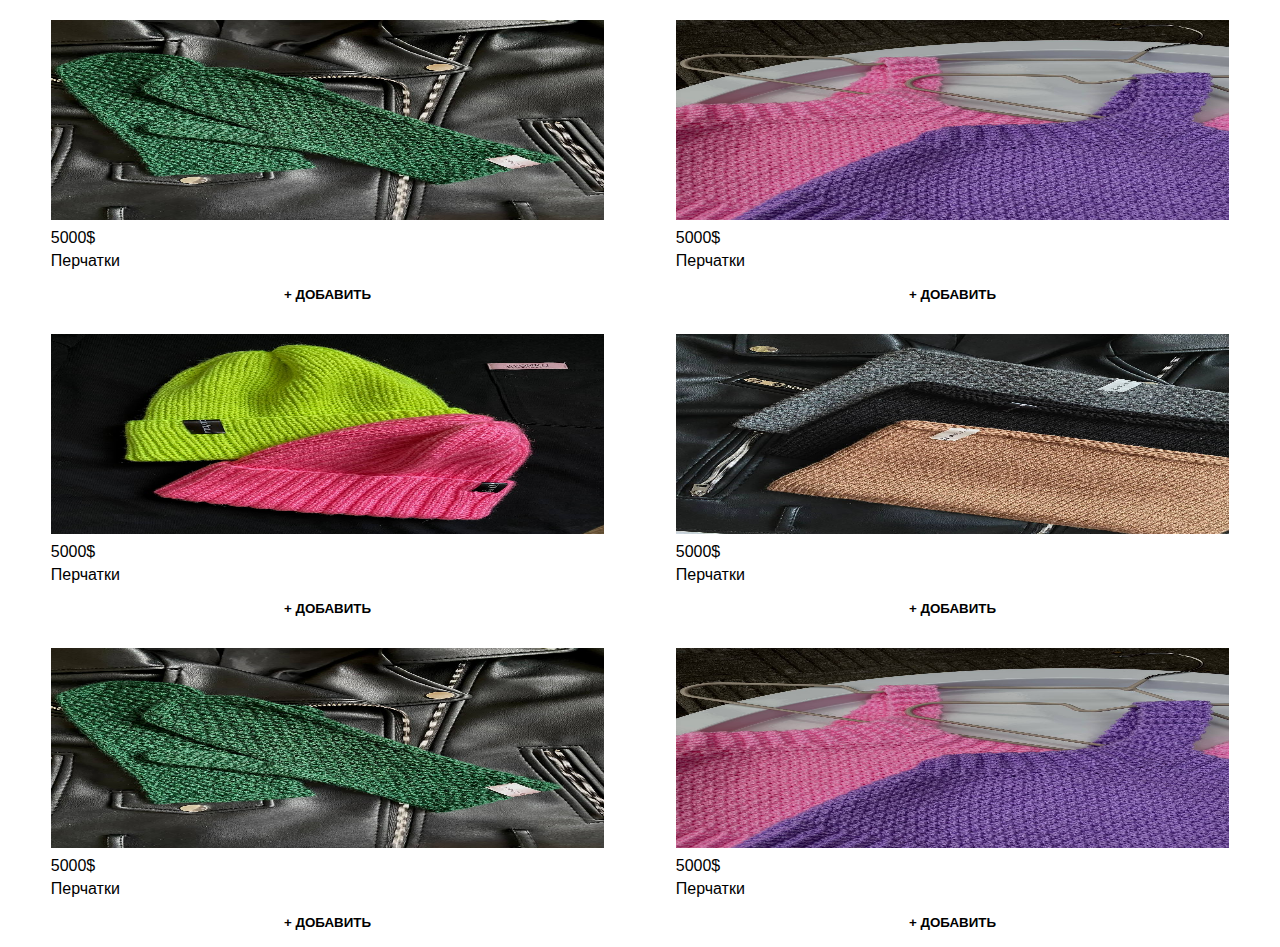
==== index.html @ dc0f5f2f "Update index.html" ====
<!DOCTYPE html>
<html>
<head>
  <meta charset="UTF-8">
	<meta name="viewport" content="width=device-width, initial-scale=1.0">
  	<title>Mnaynamna</title>
  	<link rel="stylesheet" href="style.css">
</head>
<body>
  <div class="container">
		<div class="inner">
			<div class="item">
				<img src="/img/перчатки.jpg" alt="" class="img">
        <p class="price">5000$</p>
        <p class="name_item">Перчатки</p>
				<button class="btn" id="btn1" data-id="1">+ Добавить</button>
			</div>
			<div class="item">
				<img src="/img/топ.jpg" alt="" class="img">
        <p class="price">5000$</p>
        <p class="name_item">Перчатки</p>
				<button class="btn" id="btn2">+ Добавить</button>
			</div>
			<div class="item">
				<img src="/img/шапки.jpg" alt="" class="img">
        <p class="price">5000$</p>
        <p class="name_item">Перчатки</p>
				<button class="btn" id="btn3">+ Добавить</button>
			</div>
			<div class="item">
				<img src="/img/шарфы.jpg" alt="" class="img">
        <p class="price">5000$</p>
        <p class="name_item">Перчатки</p>
				<button class="btn" id="btn4">+ Добавить</button>
			</div>
			<div class="item">
				<img src="/img/перчатки.jpg" alt="" class="img">
        <p class="price">5000$</p>
        <p class="name_item">Перчатки</p>
				<button class="btn" id="btn5">+ Добавить</button>
			</div>
			<div class="item">
				<img src="/img/топ.jpg" alt="" class="img">
        <p class="price">5000$</p>
        <p class="name_item">Перчатки</p>
				<button class="btn" id="btn6">+ Добавить</button>
			</div>
		</div>
	</div>
	<div class="usercard" id="usercard">
		
	</div>
	<script>
		function setThemePreference() {
		  const isDarkMode = localStorage.getItem('isDarkMode') === 'true';
		  document.body.setAttribute('data-theme', isDarkMode ? 'dark' : 'light');
		}
  
		function toggleTheme() {
		  const isDarkMode = localStorage.getItem('isDarkMode') === 'true';
		  localStorage.setItem('isDarkMode', !isDarkMode);
		  setThemePreference();
		}
  
		setThemePreference();
	  </script>
	<script src="https://telegram.org/js/telegram-web-app.js"></script>
	<script src="app.js"></script>
	  
  
</body>
</html>
---- style.css ----
html{
    height: 100%;
}
body {
    background-color: var(--bg-color);
    color: var(--btn-border-color);
    font-family: Arial, sans-serif;
    height: 100%;
    margin: 0;
padding: 0 10px;
}
.container {
	width: 100%;
  	padding: 0 10px;
    padding-top: 10px;
    box-sizing: border-box;
}

.inner {
	display: grid;
	grid-template-columns: 1fr 1fr;
	justify-items: center;
	grid-gap: 5px 10px;
}

.img {
	width: 100%;
  height: 200px;
}

.item {
text-align: center;
  padding: 10px;
  width: 90%;
  border: 1px solid var(--border-color);
  border-radius: 5px;
}

.price{
  text-align: left;
  margin: 0;
  padding-top: 5px;
}

.name_item{
  text-align: left;
  margin: 0;
  padding-top: 5px;
}
.btn {
  margin-top: 10px;
	display: inline-block;
	padding: 7px 0;
	background: var(--btn-border-color);
	border-radius: 5px;
	color: var(--bg-color);
	text-transform: uppercase;
	font-weight: 700;
  box-shadow: var(--shadow);
  border: 1px solid var(--btn-border-color);
  width: 100%;

	transition: background .2s linear;
}

.btn:hover {
	background: var(--bg-color);
  color: var(--btn-border-color);
}

.usercard {
	text-align: center;
}
/* body[data-theme="dark"] {
	background-color: #1a1a1a;
	color: white;
}

body[data-theme="light"] {
        background-color: white;
        color: black;
} */
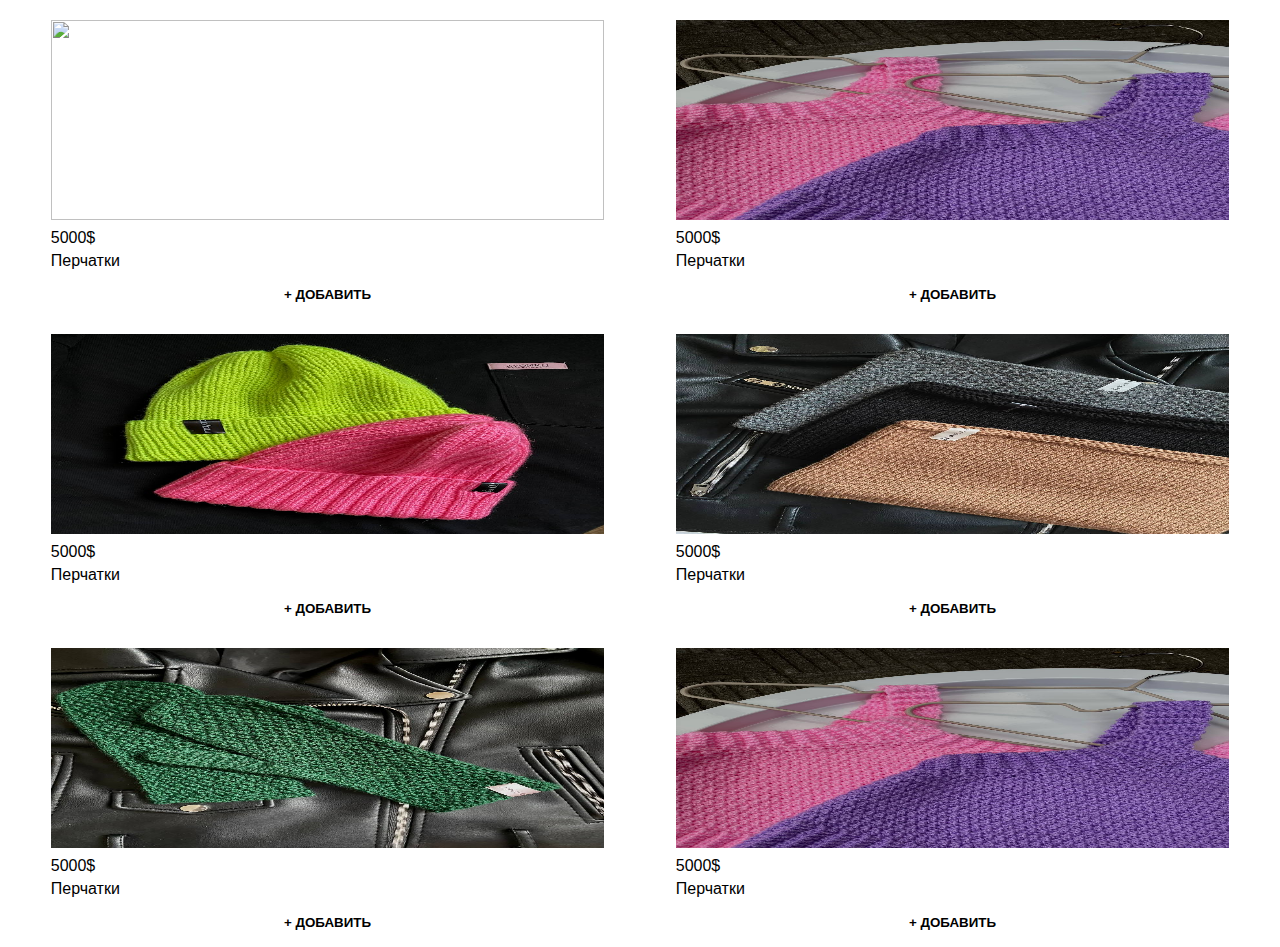
==== commit a4874801: "Update index.html" ====
--- a/index.html
+++ b/index.html
@@ -10,7 +10,7 @@
   <div class="container">
 		<div class="inner">
 			<div class="item">
-				<img src="/img/перчатки.jpg" alt="" class="img">
+				<img src=".../img/перчатки.jpg" alt="" class="img">
         <p class="price">5000$</p>
         <p class="name_item">Перчатки</p>
 				<button class="btn" id="btn1" data-id="1">+ Добавить</button>
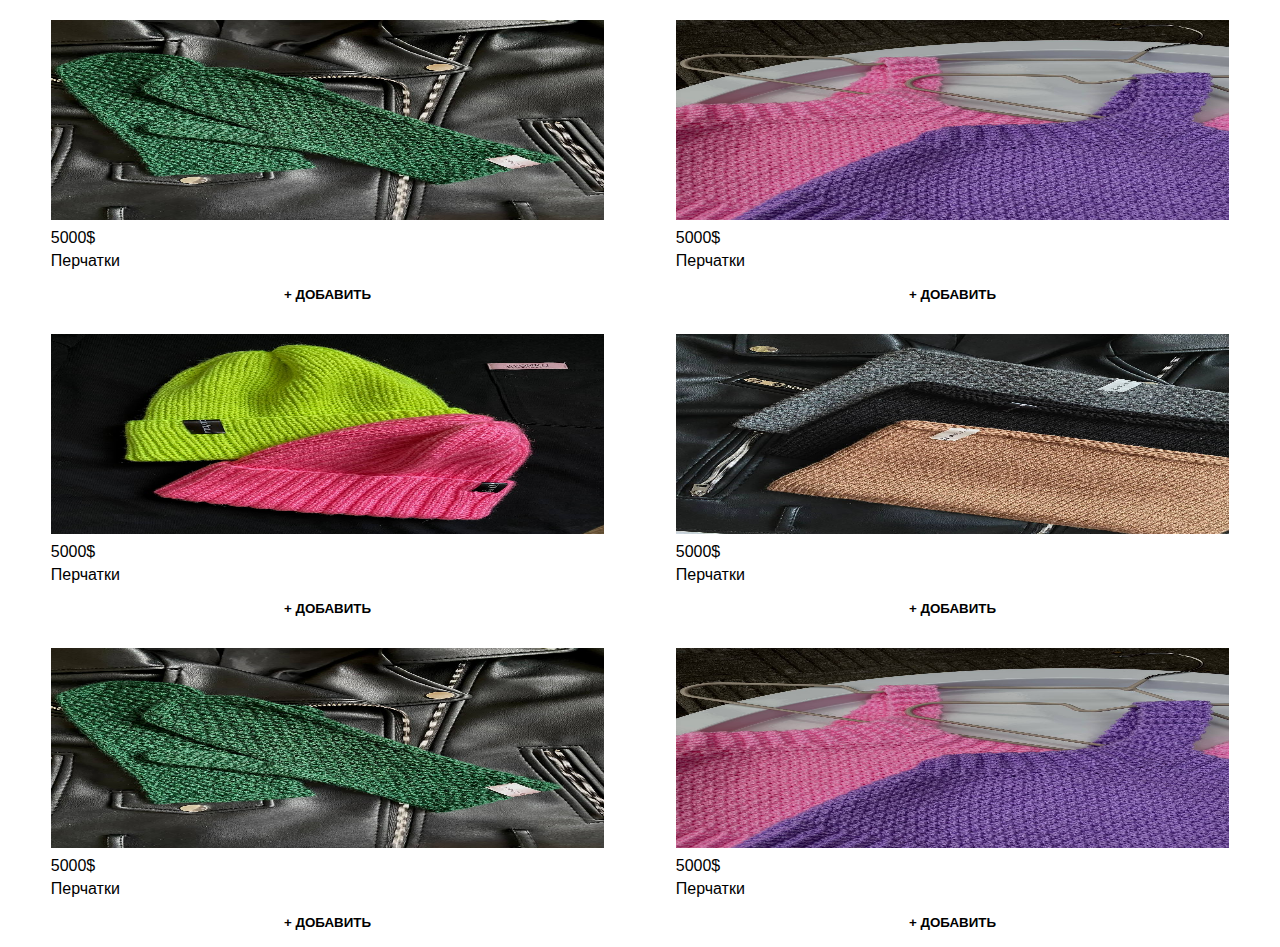
==== commit ad37f4f1: "Update index.html" ====
--- a/index.html
+++ b/index.html
@@ -10,7 +10,7 @@
   <div class="container">
 		<div class="inner">
 			<div class="item">
-				<img src=".../img/перчатки.jpg" alt="" class="img">
+				<img src="./img/перчатки.jpg" alt="" class="img">
         <p class="price">5000$</p>
         <p class="name_item">Перчатки</p>
 				<button class="btn" id="btn1" data-id="1">+ Добавить</button>
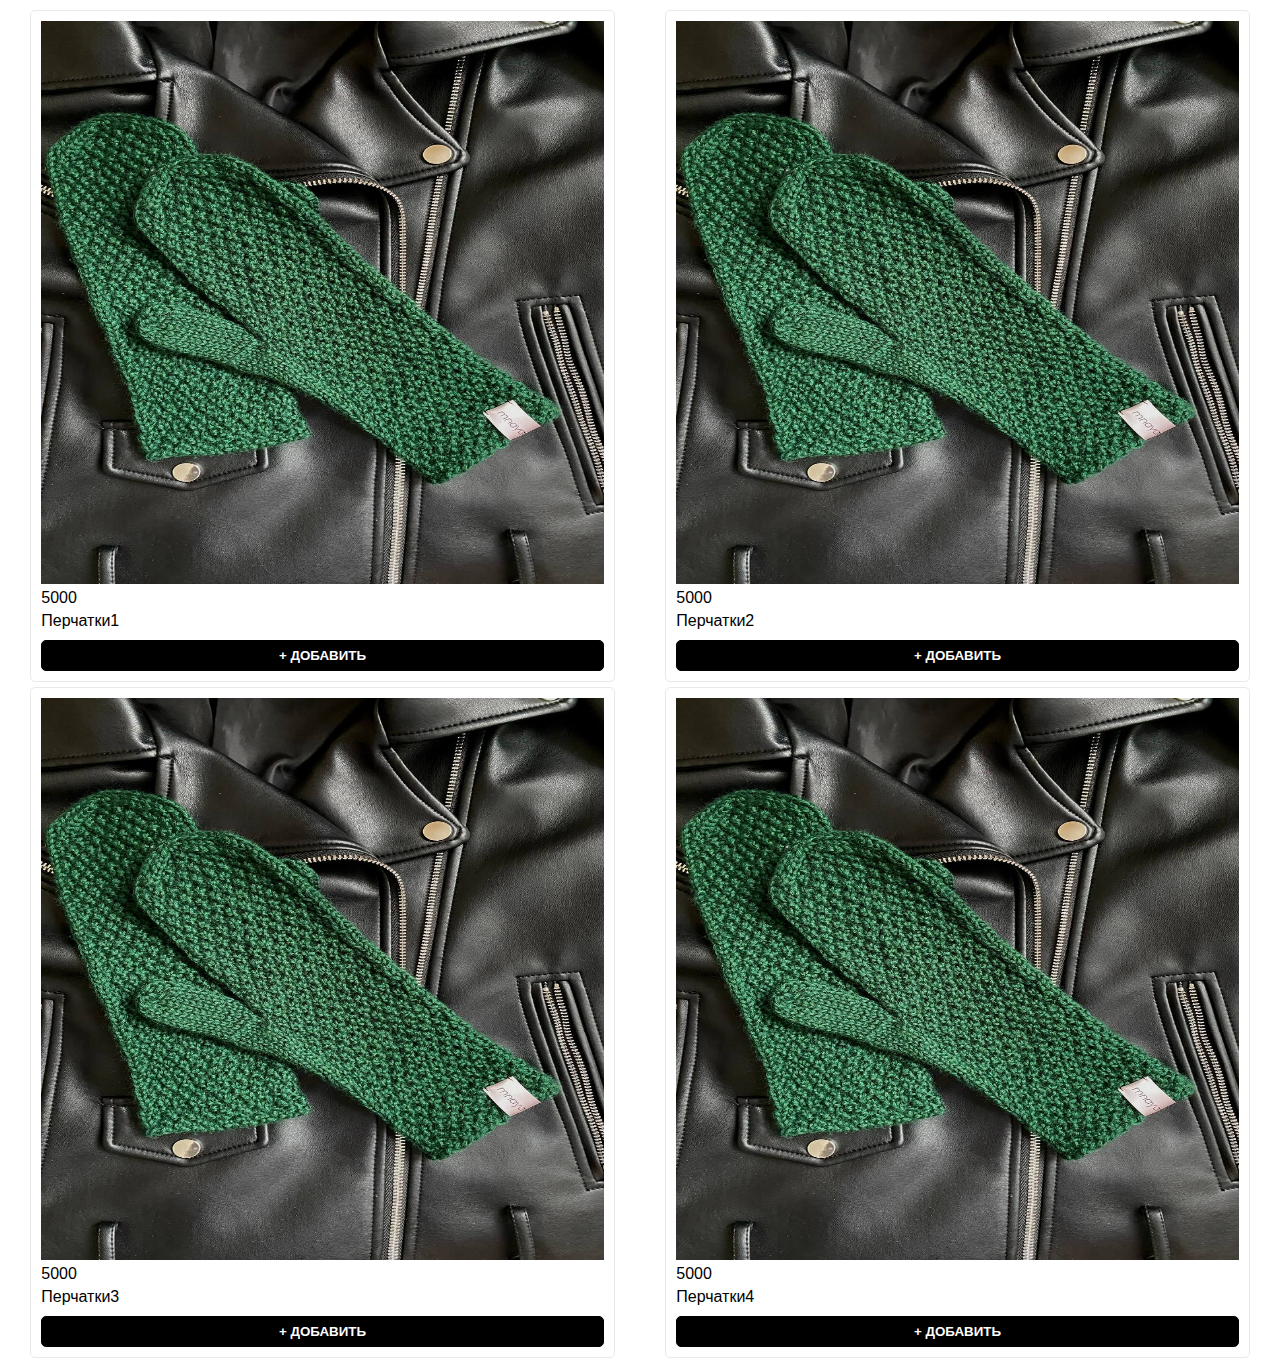
==== commit fa1674dc: "change" ====
--- a/index.html
+++ b/index.html
@@ -1,72 +1,15 @@
-<!DOCTYPE html>
-<html>
-<head>
-  <meta charset="UTF-8">
-	<meta name="viewport" content="width=device-width, initial-scale=1.0">
-  	<title>Mnaynamna</title>
-  	<link rel="stylesheet" href="style.css">
-</head>
-<body>
-  <div class="container">
-		<div class="inner">
-			<div class="item">
-				<img src="./img/перчатки.jpg" alt="" class="img">
-        <p class="price">5000$</p>
-        <p class="name_item">Перчатки</p>
-				<button class="btn" id="btn1" data-id="1">+ Добавить</button>
-			</div>
-			<div class="item">
-				<img src="/img/топ.jpg" alt="" class="img">
-        <p class="price">5000$</p>
-        <p class="name_item">Перчатки</p>
-				<button class="btn" id="btn2">+ Добавить</button>
-			</div>
-			<div class="item">
-				<img src="/img/шапки.jpg" alt="" class="img">
-        <p class="price">5000$</p>
-        <p class="name_item">Перчатки</p>
-				<button class="btn" id="btn3">+ Добавить</button>
-			</div>
-			<div class="item">
-				<img src="/img/шарфы.jpg" alt="" class="img">
-        <p class="price">5000$</p>
-        <p class="name_item">Перчатки</p>
-				<button class="btn" id="btn4">+ Добавить</button>
-			</div>
-			<div class="item">
-				<img src="/img/перчатки.jpg" alt="" class="img">
-        <p class="price">5000$</p>
-        <p class="name_item">Перчатки</p>
-				<button class="btn" id="btn5">+ Добавить</button>
-			</div>
-			<div class="item">
-				<img src="/img/топ.jpg" alt="" class="img">
-        <p class="price">5000$</p>
-        <p class="name_item">Перчатки</p>
-				<button class="btn" id="btn6">+ Добавить</button>
-			</div>
-		</div>
-	</div>
-	<div class="usercard" id="usercard">
-		
-	</div>
-	<script>
-		function setThemePreference() {
-		  const isDarkMode = localStorage.getItem('isDarkMode') === 'true';
-		  document.body.setAttribute('data-theme', isDarkMode ? 'dark' : 'light');
-		}
-  
-		function toggleTheme() {
-		  const isDarkMode = localStorage.getItem('isDarkMode') === 'true';
-		  localStorage.setItem('isDarkMode', !isDarkMode);
-		  setThemePreference();
-		}
-  
-		setThemePreference();
-	  </script>
-	<script src="https://telegram.org/js/telegram-web-app.js"></script>
-	<script src="app.js"></script>
-	  
-  
-</body>
-</html>
+<!DOCTYPE html>
+<html>
+<head>
+  <meta charset="UTF-8">
+	<meta name="viewport" content="width=device-width, initial-scale=1.0">
+  <title>Mnaynamna</title>
+  <link rel="stylesheet" href="style.css">
+  <link rel="stylesheet" href="./components/light/light.css" media="(prefers-color-scheme: light)">
+  <link rel="stylesheet" href="./components/dark/dark.css" media="(prefers-color-scheme: dark)">
+</head>
+<body class="app">
+</body>
+<script src="https://telegram.org/js/telegram-web-app.js"></script>
+<script src="main.js" type="module"></script>
+</html>--- a/style.css
+++ b/style.css
@@ -1,82 +1,19 @@
-html{
-    height: 100%;
-}
-body {
-    background-color: var(--bg-color);
-    color: var(--btn-border-color);
-    font-family: Arial, sans-serif;
-    height: 100%;
-    margin: 0;
-padding: 0 10px;
-}
-.container {
-	width: 100%;
-  	padding: 0 10px;
-    padding-top: 10px;
-    box-sizing: border-box;
-}
-
-.inner {
-	display: grid;
-	grid-template-columns: 1fr 1fr;
-	justify-items: center;
-	grid-gap: 5px 10px;
-}
-
-.img {
-	width: 100%;
-  height: 200px;
-}
-
-.item {
-text-align: center;
-  padding: 10px;
-  width: 90%;
-  border: 1px solid var(--border-color);
-  border-radius: 5px;
-}
-
-.price{
-  text-align: left;
-  margin: 0;
-  padding-top: 5px;
-}
-
-.name_item{
-  text-align: left;
-  margin: 0;
-  padding-top: 5px;
-}
-.btn {
-  margin-top: 10px;
-	display: inline-block;
-	padding: 7px 0;
-	background: var(--btn-border-color);
-	border-radius: 5px;
-	color: var(--bg-color);
-	text-transform: uppercase;
-	font-weight: 700;
-  box-shadow: var(--shadow);
-  border: 1px solid var(--btn-border-color);
-  width: 100%;
-
-	transition: background .2s linear;
-}
-
-.btn:hover {
-	background: var(--bg-color);
-  color: var(--btn-border-color);
-}
-
-.usercard {
-	text-align: center;
-}
-/* body[data-theme="dark"] {
-	background-color: #1a1a1a;
-	color: white;
-}
-
-body[data-theme="light"] {
-        background-color: white;
-        color: black;
-} */
+@import url('./components/item/item.css');
+@import url('./components/container/container.css');
+@import url('./components/inner/inner.css');
+@import url('./components/usercard/usercard.css');
+@import url('./components/slider/slider.css');
+@import url('./components/dots/dots.css');
+
+html{
+    height: 100%;
+}
+body {
+    background-color: var(--bg-color);
+    color: var(--btn-border-color);
+    font-family: Arial, sans-serif;
+    height: 100%;
+    margin: 0;
+    padding: 0 10px;
+}
+
--- a/components/light/light.css
+++ b/components/light/light.css
@@ -0,0 +1,6 @@
+:root{
+    --bg-color:#ffffff;
+    --border-color:#e8e9eb;
+    --shadow:0 0 4px rgb(255 255 255 / 30%);
+    --btn-border-color:#000000;
+}--- a/components/dark/dark.css
+++ b/components/dark/dark.css
@@ -0,0 +1,6 @@
+:root{
+    --bg-color:#000000;
+    --border-color:#e8e9eb;
+    --shadow:0 0 4px rgb(255 255 255 / 30%);
+    --btn-border-color:#ffffff;
+}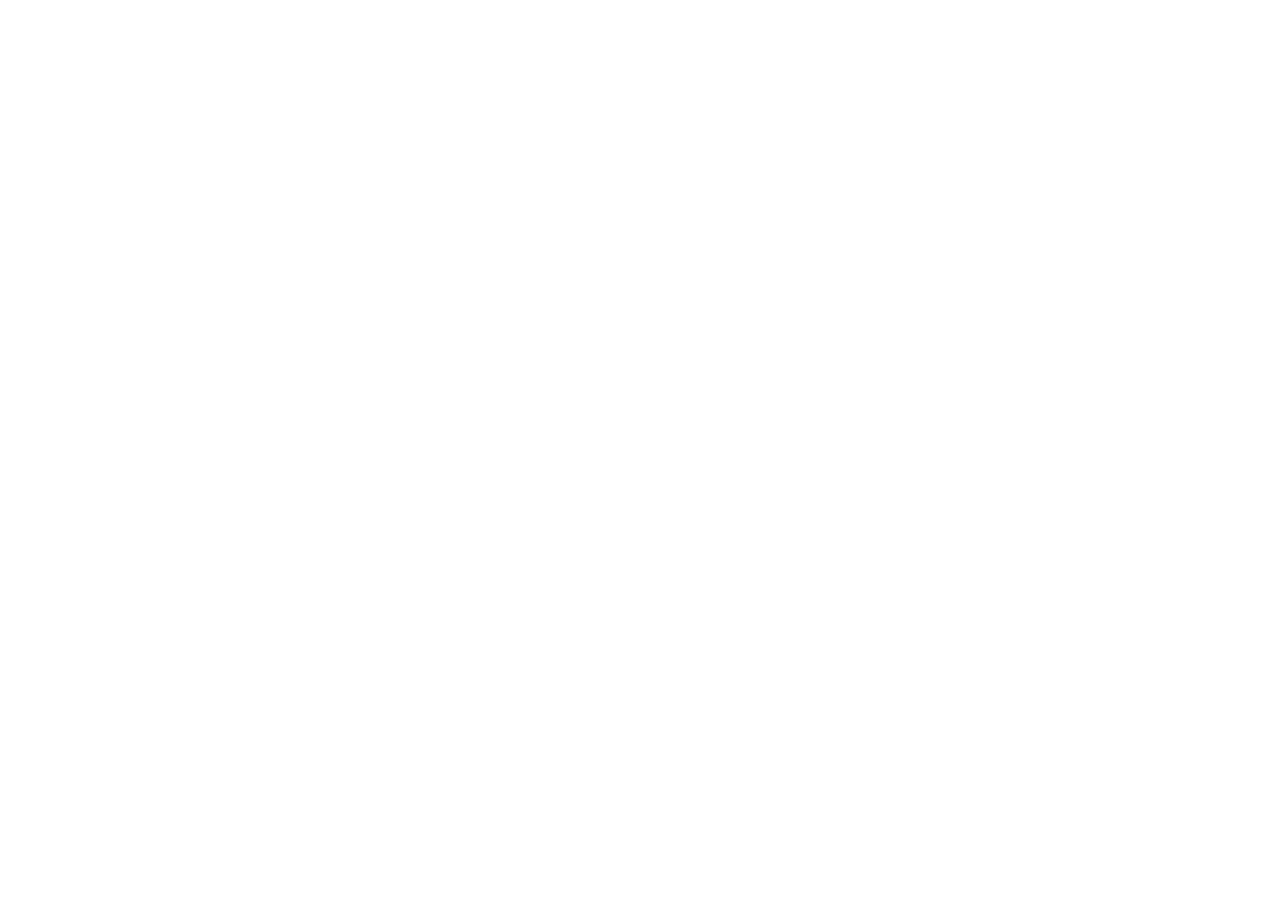
==== commit e6900848: "update" ====
--- a/index.html
+++ b/index.html
@@ -4,12 +4,12 @@
   <meta charset="UTF-8">
 	<meta name="viewport" content="width=device-width, initial-scale=1.0">
   <title>Mnaynamna</title>
+  <script src="https://telegram.org/js/telegram-web-app.js"></script>
   <link rel="stylesheet" href="style.css">
   <link rel="stylesheet" href="./components/light/light.css" media="(prefers-color-scheme: light)">
   <link rel="stylesheet" href="./components/dark/dark.css" media="(prefers-color-scheme: dark)">
 </head>
 <body class="app">
 </body>
-<script src="https://telegram.org/js/telegram-web-app.js"></script>
 <script src="main.js" type="module"></script>
 </html>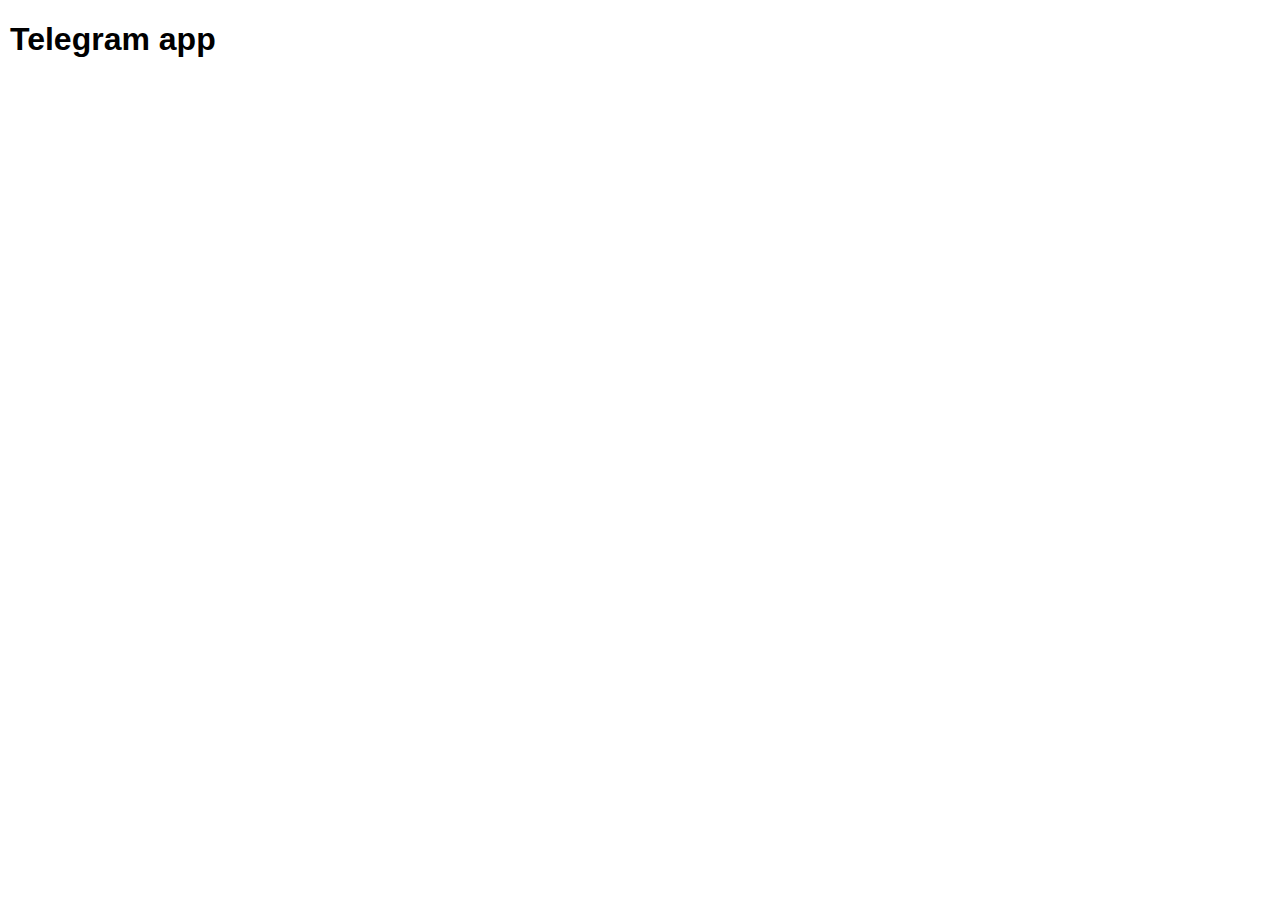
==== commit 7665d929: "minor fix" ====
--- a/index.html
+++ b/index.html
@@ -10,6 +10,7 @@
   <link rel="stylesheet" href="./components/dark/dark.css" media="(prefers-color-scheme: dark)">
 </head>
 <body class="app">
+  <h1>Telegram app</h1>
 </body>
 <script src="main.js" type="module"></script>
 </html>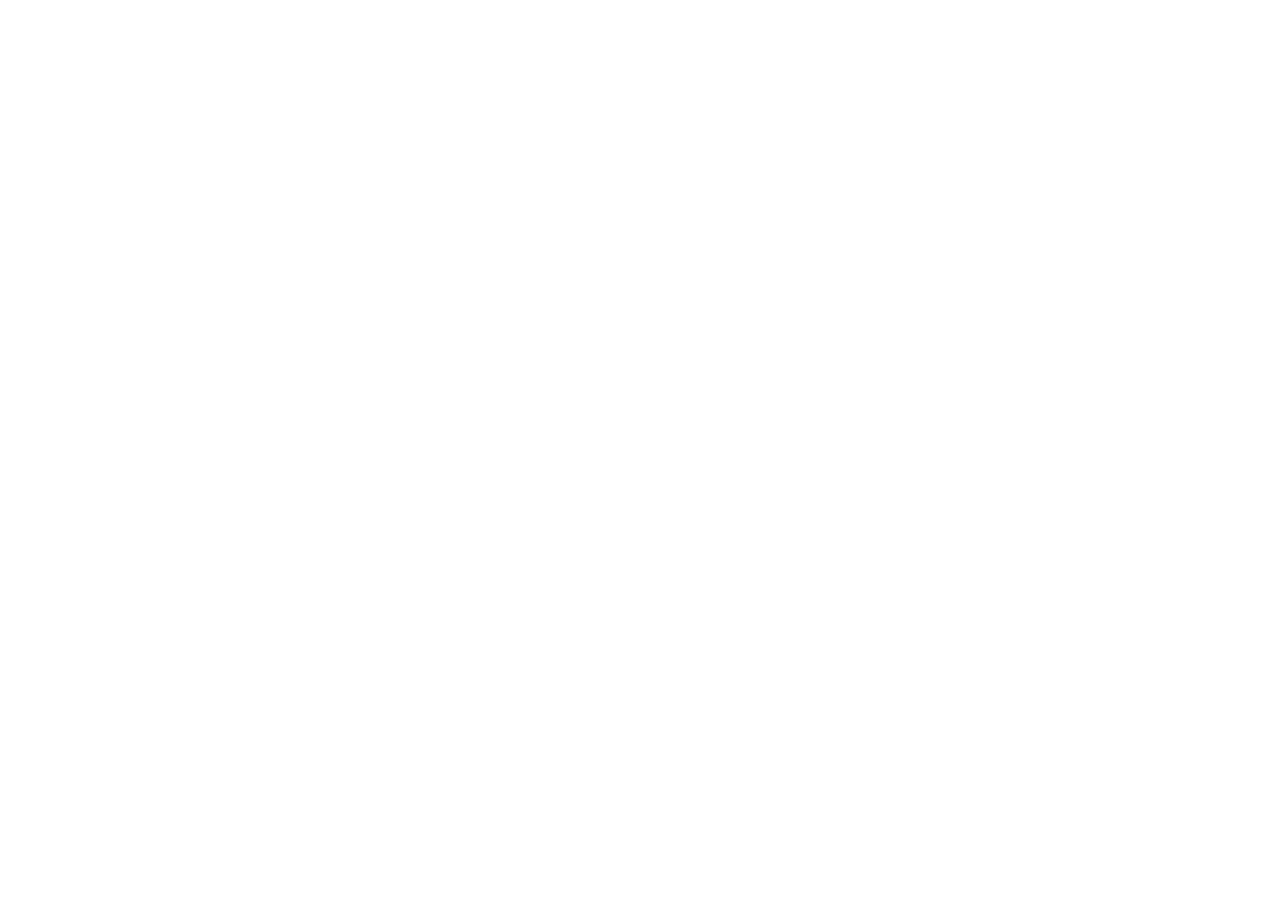
==== commit bfa6ab99: "справлены ошибки в Mini App: корзина, роутер, Telegram Web App" ====
--- a/index.html
+++ b/index.html
@@ -1,16 +1,16 @@
 <!DOCTYPE html>
 <html>
 <head>
-  <meta charset="UTF-8">
-	<meta name="viewport" content="width=device-width, initial-scale=1.0">
-  <title>Mnaynamna</title>
-  <script src="https://telegram.org/js/telegram-web-app.js"></script>
-  <link rel="stylesheet" href="style.css">
-  <link rel="stylesheet" href="./components/light/light.css" media="(prefers-color-scheme: light)">
-  <link rel="stylesheet" href="./components/dark/dark.css" media="(prefers-color-scheme: dark)">
+    <meta charset="UTF-8">
+    <meta name="viewport" content="width=device-width, initial-scale=1.0">
+    <title>Telegram Mini App</title>
+    <script src="https://telegram.org/js/telegram-web-app.js"></script>
+    <link rel="stylesheet" href="style.css">
+    <link rel="stylesheet" href="./components/light/light.css" media="(prefers-color-scheme: light)">
+    <link rel="stylesheet" href="./components/dark/dark.css" media="(prefers-color-scheme: dark)">
 </head>
 <body class="app">
-  <h1>Telegram app</h1>
+    <div id="app"></div>
 </body>
 <script src="main.js" type="module"></script>
 </html>